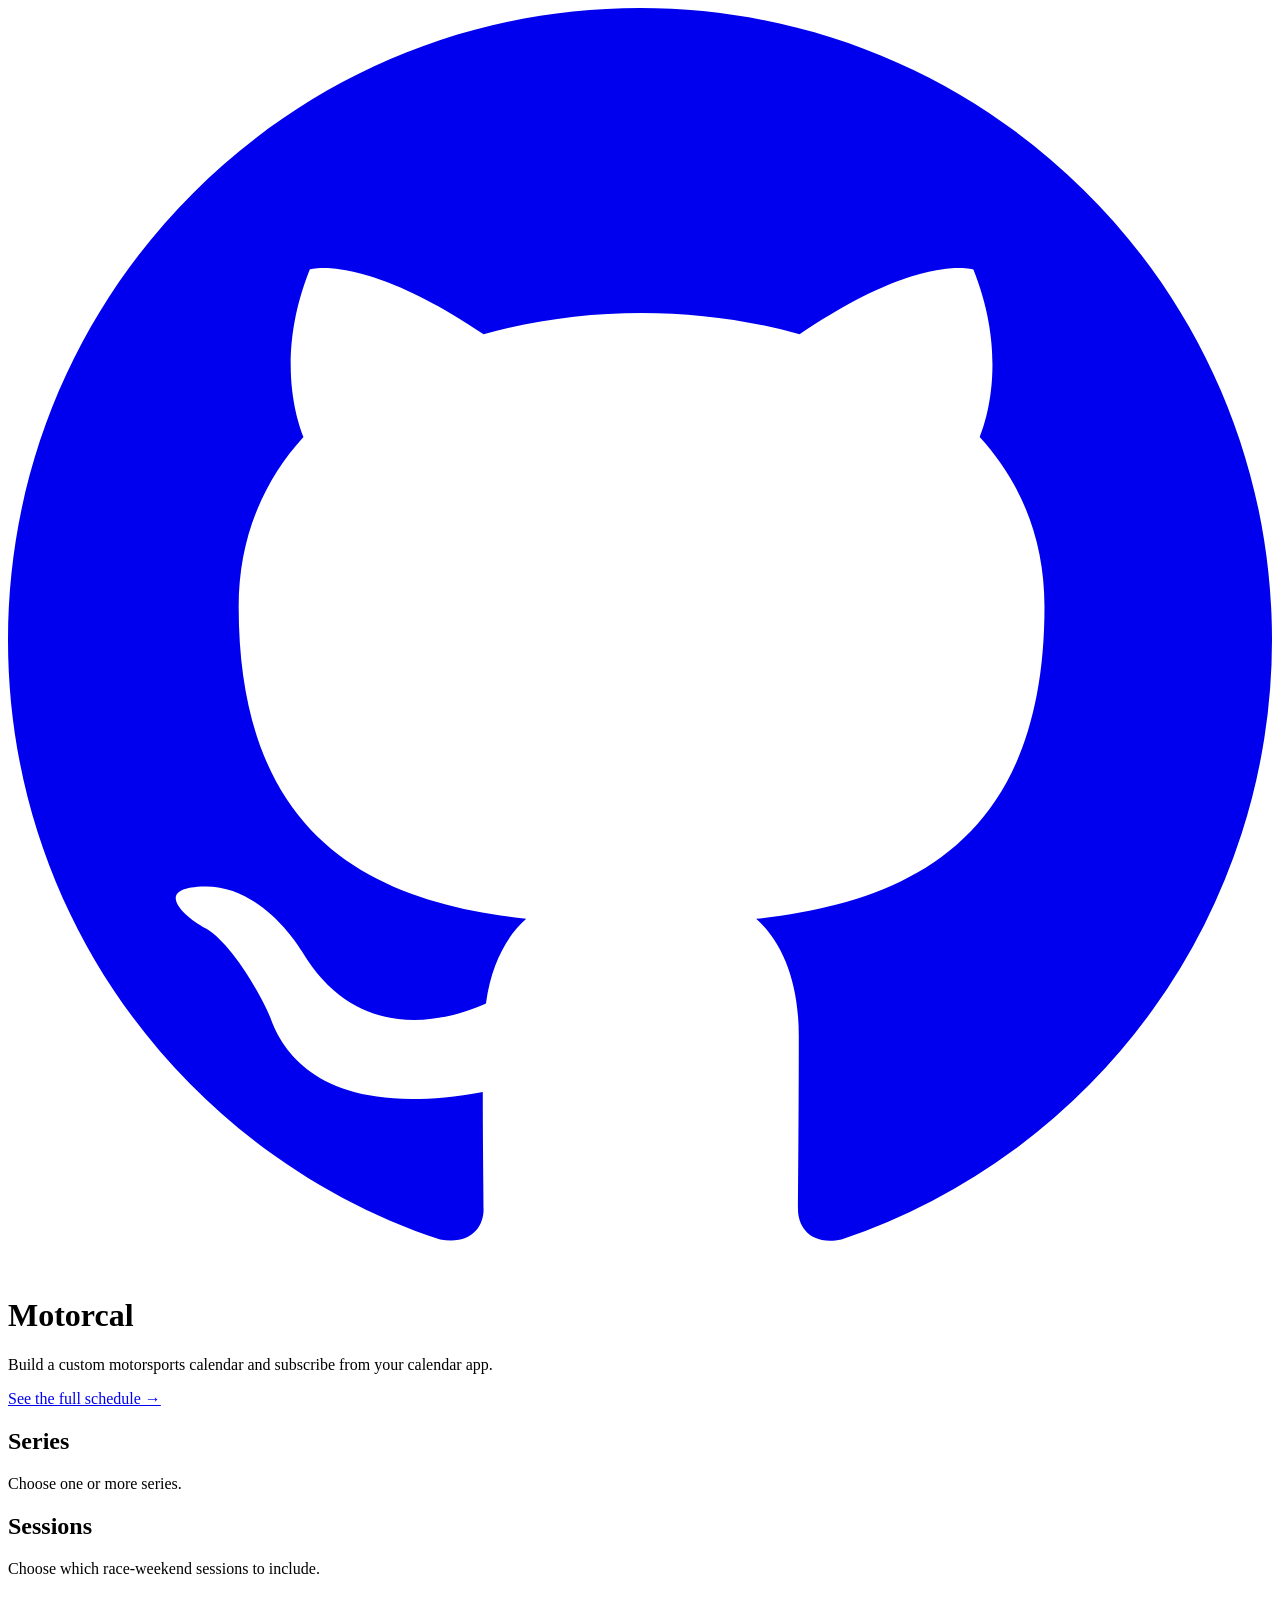
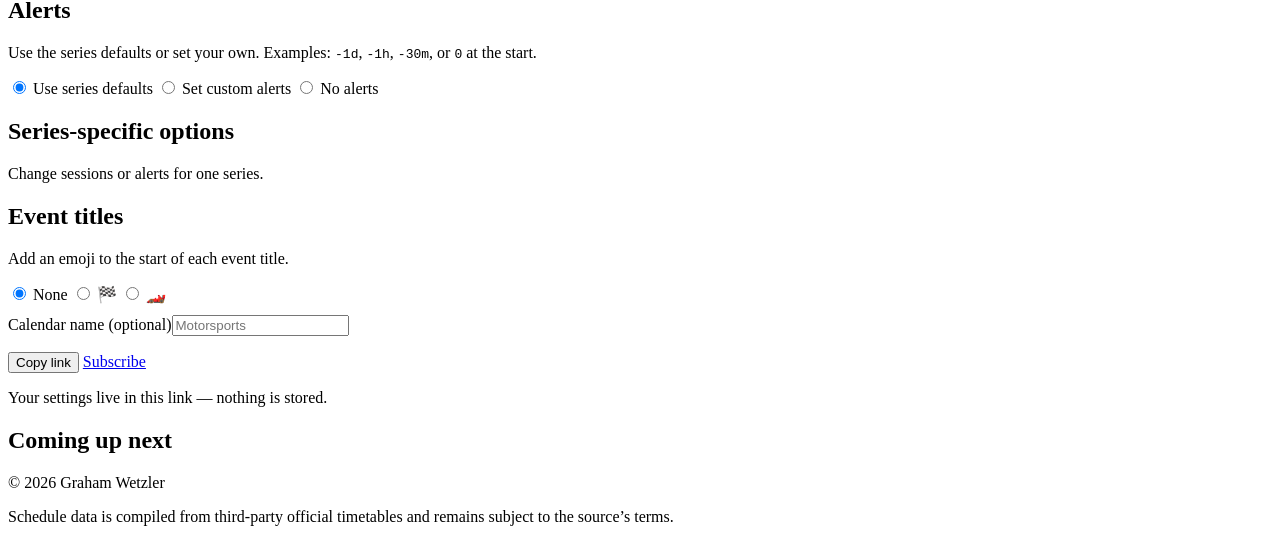
==== src/motorcal/index.html @ e0a505a1 "Add a full-season schedule page at /schedule The builder page shows only the next session per series" ====
<!doctype html>
<html lang="en">
<head>
<meta charset="utf-8">
<meta name="viewport" content="width=device-width, initial-scale=1">
<title>Motorcal — your customized motorsports calendar</title>
<meta name="description" content="Build a motorsports calendar that follows the racing series and sessions you care about.">
<link rel="canonical" href="https://motorcal.wetzler.dev/">
<meta property="og:type" content="website">
<meta property="og:site_name" content="Motorcal">
<meta property="og:title" content="Motorcal — your customized motorsports calendar">
<meta property="og:description" content="Build a motorsports calendar that follows the racing series and sessions you care about.">
<meta property="og:url" content="https://motorcal.wetzler.dev/">
<meta name="twitter:card" content="summary">
<link rel="preconnect" href="https://fonts.googleapis.com">
<link rel="preconnect" href="https://fonts.gstatic.com" crossorigin>
<link href="https://fonts.googleapis.com/css2?family=Racing+Sans+One&display=swap" rel="stylesheet">
<link rel="stylesheet" href="/motorcal.css">
</head>
<body>
<div class="wrap">
  <a class="github-link" href="https://github.com/grahamwetzler/motorcal" aria-label="View source on GitHub">
    <svg viewBox="0 0 16 16" fill="currentColor" aria-hidden="true"><path d="M8 0C3.58 0 0 3.58 0 8c0 3.54 2.29 6.53 5.47 7.59.4.07.55-.17.55-.38
      0-.19-.01-.82-.01-1.49-2.01.37-2.53-.49-2.69-.94-.09-.23-.48-.94-.82-1.13-.28-.15-.68-.52-.01-.53.63-.01
      1.08.58 1.23.82.72 1.21 1.87.87 2.33.66.07-.52.28-.87.51-1.07-1.78-.2-3.64-.89-3.64-3.95 0-.87.31-1.59.82-2.15
      -.08-.2-.36-1.02.08-2.12 0 0 .67-.21 2.2.82.64-.18 1.32-.27 2-.27.68 0 1.36.09 2 .27 1.53-1.04
      2.2-.82 2.2-.82.44 1.1.16 1.92.08 2.12.51.56.82 1.27.82 2.15 0 3.07-1.87 3.75-3.65 3.95.29.25.54.73.54
      1.48 0 1.07-.01 1.93-.01 2.2 0 .21.15.46.55.38A8.01 8.01 0 0 0 16 8c0-4.42-3.58-8-8-8Z"/></svg>
  </a>
  <header>
    <h1>Motor<b>cal</b></h1>
    <p>Build a custom motorsports calendar and subscribe from your calendar app.</p>
    <p class="nav"><a href="/schedule">See the full schedule →</a></p>
  </header>

  <div class="cols">
    <div>
      <section>
        <h2>Series</h2>
        <p class="hint">Choose one or more series.</p>
        <div class="chips" id="series"></div>
      </section>

      <section>
        <h2>Sessions</h2>
        <p class="hint">Choose which race-weekend sessions to include.</p>
        <div class="grid" id="sessions"></div>
      </section>

      <section>
        <h2>Alerts</h2>
        <p class="hint">Use the series defaults or set your own. Examples: <code>-1d</code>, <code>-1h</code>, <code>-30m</code>, or <code>0</code> at the start.</p>
        <div class="radios">
          <label class="check"><input type="radio" name="alarmMode" value="default" checked> Use series defaults</label>
          <label class="check"><input type="radio" name="alarmMode" value="set"> Set custom alerts</label>
          <label class="check"><input type="radio" name="alarmMode" value="silence"> No alerts</label>
        </div>
        <div id="alarmFields" hidden style="margin-top:.9rem">
          <div class="row"><span>Every session</span><input type="text" id="alarms" placeholder="-1d,-10m"></div>
          <details><summary>Different per session type</summary><div class="details-body" id="alarmsByType"></div></details>
        </div>
      </section>

      <section>
        <h2>Series-specific options</h2>
        <p class="hint">Change sessions or alerts for one series.</p>
        <div id="perSeries"></div>
      </section>

      <section>
        <h2>Event titles</h2>
        <p class="hint">Add an emoji to the start of each event title.</p>
        <div class="radios">
          <label class="check"><input type="radio" name="emoji" value="none" checked> None</label>
          <label class="check"><input type="radio" name="emoji" value="flag"> 🏁</label>
          <label class="check"><input type="radio" name="emoji" value="car"> 🏎️</label>
        </div>
        <div class="row" style="margin-top:.7rem"><span>Calendar name (optional)</span><input type="text" id="name" placeholder="Motorsports"></div>
      </section>
    </div>

    <aside>
      <div class="result subscribe-box">
        <p class="sentence" id="sentence"></p>
        <code id="url"></code>
        <div class="actions">
          <button type="button" class="primary" id="copy">Copy link</button>
          <a class="btn" id="subscribe" href="#">Subscribe</a>
        </div>
        <p class="foot">Your settings live in this link — nothing is stored.</p>
      </div>

      <div class="result preview">
        <h2>Coming up next</h2>
        <div id="next"></div>
      </div>
    </aside>
  </div>

  <footer class="site-footer">
    <p>© 2026 Graham Wetzler</p>
    <p>Schedule data is compiled from third-party official timetables and remains subject to the source&rsquo;s terms.</p>
  </footer>
</div>

<script>
// --- data ------------------------------------------------------------------
// Injected by the `/` handler from the publication this server is currently
// serving, so the page can never offer a series or preview an event the feeds
// don't actually have.
const SERIES = __SERIES_JSON__;
const UPCOMING = __UPCOMING_JSON__;
// Must list every SessionType -- tests/test_web_index.py asserts it.
const TYPES = [
  ["race", "Race"],
  ["sprint", "Sprint"],
  ["qualifying", "Qualifying"],
  ["hyperpole", "Hyperpole"],
  ["sprint_qualifying", "Sprint qualifying"],
  ["practice", "Practice"],
  ["warmup", "Warm-up"],
  ["testing", "Testing"],
];
const OFFSET = /^0[dhm]?$|^-[1-9]\d{0,4}[dhm]$/;
const OFFSET_UNIT_SECONDS = {d: 86400, h: 3600, m: 60};
// Mirrors MAX_ALARM_OFFSET_SECONDS in src/motorcal/config.py.
const MAX_ALARM_OFFSET_SECONDS = 7 * 86400;
// Mirrors _MAX_ALARMS in src/motorcal/web.py.
const MAX_ALARMS = 10;
// Mirrors _EMOJI_PREFIXES in src/motorcal/web.py.
const EMOJI_PREFIXES = {none: "", flag: "\u{1F3C1} ", car: "\u{1F3CE}️ "};

// --- url building ----------------------------------------------------------
// Mirrors _parse_selection in src/motorcal/web.py: only ever emit a URL the
// server accepts. No repeated keys, no per-series override for a series the
// feed does not carry, nothing that just restates a default.
function offsetSeconds(offset) {
  return offset === "0" ? 0 : Number(offset.slice(1, -1)) * OFFSET_UNIT_SECONDS[offset.slice(-1)];
}

function offsets(text) {
  const parts = text.split(",").map(s => s.trim()).filter(Boolean);
  if (parts.length > MAX_ALARMS) return null;
  return parts.every(p => OFFSET.test(p) && offsetSeconds(p) <= MAX_ALARM_OFFSET_SECONDS)
    ? parts : null;  // null = invalid
}

function buildURL(state) {
  const all = SERIES.map(s => s.key);
  const picked = state.series;
  const params = [];
  const bad = [];
  // An unticked group is not a shortcut for "everything". Omitting the parameter
  // would hand back a feed carrying every series or every session -- the exact
  // opposite of what the page is showing -- so it is an error, not a default.
  const empty = [];
  if (!picked.length) empty.push("series");
  if (!state.sessions.length) empty.push("session type");

  const push = (key, text) => {
    const parsed = offsets(text);
    if (parsed === null) bad.push(key);
    else if (parsed.length) params.push([key, parsed.join(",")]);
  };

  if (picked.length && picked.length !== all.length) {
    params.push(["series", picked.join(",")]);
  }
  if (state.sessions.length && state.sessions.length !== TYPES.length) {
    params.push(["sessions", state.sessions.join(",")]);
  }
  if (state.emoji !== "none") params.push(["emoji", state.emoji]);
  if (state.name.trim()) params.push(["name", state.name.trim()]);

  if (state.alarmMode === "silence") params.push(["alarms", ""]);
  if (state.alarmMode === "set") {
    push("alarms", state.alarms);
    for (const [type] of TYPES) push(`alarms_${type}`, state.alarmsByType[type] || "");
  }

  for (const key of picked) {
    const own = state.per[key];
    if (!own) continue;
    const keyTypes = TYPES_FOR[key] || TYPES;
    if (own.sessions && !own.sessions.length) empty.push(`${NAMES[key]} session type`);
    if (own.sessions && own.sessions.length) {
      // Omitting the override means "inherit the global filter" -- so compare
      // against what the series would get from that filter, not against
      // "every type this series runs". Otherwise a fully-ticked override
      // silently loses to a global `sessions=` that's narrower than it.
      const inherited = state.sessions.length === TYPES.length
        ? keyTypes.map(([t]) => t)
        : keyTypes.filter(([t]) => state.sessions.includes(t)).map(([t]) => t);
      const isInherited = own.sessions.length === inherited.length
        && own.sessions.every((t, i) => t === inherited[i]);
      if (!isInherited) params.push([`${key}.sessions`, own.sessions.join(",")]);
    }
    push(`${key}.alarms`, own.alarms || "");
    for (const [type] of keyTypes) push(`${key}.alarms_${type}`, own.byType[type] || "");
  }

  // Commas stay literal: they are legal in a query value and `sessions=race,qualifying`
  // is what a subscriber has to be able to read back.
  const encode = (s) => encodeURIComponent(s).replace(/%2C/g, ",");
  const query = params.map(([k, v]) => `${encode(k)}=${encode(v)}`).join("&");
  const path = "/events.ics";
  const error = empty.length ? `Pick at least one ${list(empty)}.`
    : bad.length ? `Not a valid alert offset in: ${bad.join(", ")}`
    : null;
  // `params` and `picked` are handed back so the preview can resolve an event
  // exactly the way the server will -- off the parameters actually emitted,
  // not off a second reading of the form.
  return {url: location.origin + path + (query ? "?" + query : ""), bad, error, params, picked};
}

// --- plain english ---------------------------------------------------------
const NAMES = Object.fromEntries(SERIES.map(s => [s.key, s.name]));
const LABELS = Object.fromEntries(TYPES.map(([t, l]) => [t, l.toLowerCase()]));
// A series never runs every session type (WEC has hyperpole, IndyCar doesn't),
// so its per-series overrides only offer the types it actually has.
const TYPES_FOR = Object.fromEntries(SERIES.map(s => [s.key, TYPES.filter(([t]) => s.sessions.includes(t))]));
// One color per series, fixed order -- see --series-1.. in <style>. Wraps past
// 8 series rather than growing the palette; nothing here has that many.
const SERIES_COLOR = Object.fromEntries(SERIES.map((s, i) => [s.key, `var(--series-${i % 8 + 1})`]));
const UNITS = {d: ["day", "days"], h: ["hour", "hours"], m: ["minute", "minutes"]};

function list(items) {
  if (items.length <= 1) return items[0] || "";
  return items.slice(0, -1).join(", ") + " and " + items[items.length - 1];
}
function spell(offset) {
  const amount = Number(offset.slice(1, -1));
  const [one, many] = UNITS[offset.slice(-1)];
  return `${amount} ${amount === 1 ? one : many}`;
}
// A zero offset ("0", "0m", "0h", "0d") is an alert at the start, so it can't
// take the "before" the others share.
function remindText(alarms) {
  const ahead = alarms.filter(a => offsetSeconds(a) !== 0);
  const parts = ahead.length ? [list(ahead.map(spell)) + " before"] : [];
  if (alarms.some(a => offsetSeconds(a) === 0)) parts.push("at the start");
  return list(parts);
}
// Returns the two halves rather than markup: a series name is config, and
// pasting it into innerHTML would run whatever HTML someone put in it.
function sentence(state, picked) {
  const everySeries = picked.length === SERIES.length;
  const who = everySeries ? "Every series" : list(picked.map(k => NAMES[k]));
  const what = state.sessions.length === TYPES.length || !state.sessions.length
    ? "every session"
    : list(state.sessions.map(t => LABELS[t]));

  let when = "keeping each series' own alerts";
  if (state.alarmMode === "silence") when = "with no alerts at all";
  if (state.alarmMode === "set") {
    const parsed = offsets(state.alarms);
    when = parsed === null ? "with alerts"
      : parsed.length ? `alerting you ${remindText(parsed)}`
      : "keeping each series' own alerts";
  }
  const tweaked = picked.filter(k => {
    const own = state.per[k];
    return own && (own.sessions || own.alarms || Object.values(own.byType).some(Boolean));
  });
  const tail = tweaked.length ? `, with ${list(tweaked.map(k => NAMES[k]))} set up differently` : "";
  return [who, ` — ${what}, ${when}${tail}.`];
}

// --- next event ------------------------------------------------------------
// UPCOMING holds the next real session of each series/type pair, so the
// earliest survivor of the feed's own filters is the feed's actual next event
// for that series.
function starts(event) { return new Date(event.start || event.date + "T00:00:00"); }

function nextEventFor(params, series) {
  const kept = UPCOMING.filter((event) => {
    if (event.series !== series) return false;
    const sessions = params.get(`${series}.sessions`) ?? params.get("sessions");
    return sessions === undefined || sessions.split(",").includes(event.type);
  });
  if (!kept.length) return null;

  const event = kept.reduce((a, b) => (starts(a) <= starts(b) ? a : b));
  // Same precedence chain as _first_set in web.py, read off the emitted params.
  // An unconfirmed time and the two alertless types keep their own alarms, which
  // is what `_select` does server-side -- a URL override is not a way around it.
  let alarms = event.alarms;
  if (event.time_confirmed && event.type !== "testing") {
    for (const key of [`${series}.alarms_${event.type}`, `${series}.alarms`,
                       `alarms_${event.type}`, "alarms"]) {
      if (params.has(key)) { alarms = params.get(key).split(",").filter(Boolean); break; }
    }
  }
  return {...event, alarms};
}

// One entry per selected series, soonest event first -- what's coming up next
// across the whole feed, not just an alphabetical list of series. A series
// with nothing upcoming has no start to sort by, so it sinks to the bottom.
function nextEvents(built) {
  const params = new Map(built.params);
  const results = built.picked.map(series => ({series, event: nextEventFor(params, series)}));
  return results.sort((a, b) => {
    if (!a.event || !b.event) return (a.event ? 0 : 1) - (b.event ? 0 : 1);
    return starts(a.event) - starts(b.event);
  });
}

function whenText(event) {
  const start = starts(event);
  if (!event.start) {
    return start.toLocaleDateString([], {weekday: "long", day: "numeric", month: "long"}) + ", time TBC";
  }
  const time = (date) => date.toLocaleTimeString([], {hour: "numeric", minute: "2-digit"});
  const tz = new Intl.DateTimeFormat([], {timeZoneName: "short"}).formatToParts(start)
    .find(part => part.type === "timeZoneName").value;
  const day = start.toLocaleDateString([], {weekday: "long", day: "numeric", month: "long"});
  if (!event.duration) return `${day}, ${time(start)} ${tz}`;
  return `${day}, ${time(start)} – ${time(new Date(start.getTime() + event.duration * 1000))} ${tz}`;
}

function eventCard(series, event, prefix) {
  const card = make("div", {className: event ? "event" : "event none"});
  card.style.setProperty("--c", SERIES_COLOR[series]);
  card.append(make("div", {className: "series", textContent: NAMES[series]}));
  if (!event) {
    card.append(make("div", {textContent: "Nothing upcoming matches these settings."}));
    return card;
  }
  card.append(
    make("div", {className: "title", textContent: prefix + event.title}),
    make("div", {className: "when", textContent: whenText(event)}),
  );
  if (event.location) card.append(make("div", {className: "where", textContent: event.location}));
  card.append(make("div", {className: "alarm", textContent: event.alarms.length
    ? "Alert " + remindText(event.alarms) : "No alert"}));
  return card;
}

function renderNext(built, emoji) {
  const box = document.getElementById("next");
  box.textContent = "";
  const prefix = EMOJI_PREFIXES[emoji];
  const results = nextEvents(built);
  if (!results.length) {
    box.append(make("div", {className: "event none", textContent: "Pick at least one series."}));
    return;
  }
  for (const {series, event} of results) box.append(eventCard(series, event, prefix));
}

// --- state -----------------------------------------------------------------
const state = {
  series: [], sessions: TYPES.map(t => t[0]), emoji: "none", name: "",
  alarmMode: "default", alarms: "", alarmsByType: {}, per: {},
};

function make(tag, props = {}, ...kids) {
  const node = Object.assign(document.createElement(tag), props);
  node.append(...kids);
  return node;
}
function checkbox(label, checked, onchange) {
  const box = make("input", {type: "checkbox", checked});
  box.addEventListener("change", onchange);
  return make("label", {className: "check"}, box, label);
}
function textField(label, placeholder, onchange) {
  const input = make("input", {type: "text", placeholder});
  input.addEventListener("input", onchange);
  return {input, row: make("div", {className: "row"}, make("span", {}, label), input)};
}

const seriesBoxes = {};
for (const {key, name} of SERIES) {
  const box = make("input", {type: "checkbox", checked: true});
  box.addEventListener("change", render);
  seriesBoxes[key] = make("label", {className: "chip"}, box, name);
  seriesBoxes[key].style.setProperty("--c", SERIES_COLOR[key]);
  document.getElementById("series").append(seriesBoxes[key]);
}
const sessionBoxes = {};
for (const [type, label] of TYPES) {
  sessionBoxes[type] = checkbox(label, true, render);
  document.getElementById("sessions").append(sessionBoxes[type]);
}
const alarmsInput = document.getElementById("alarms");
const alarmsByType = {};
for (const [type, label] of TYPES) {
  const {input, row} = textField(label, "inherit", render);
  alarmsByType[type] = input;
  document.getElementById("alarmsByType").append(row);
}
const per = {};
for (const {key, name} of SERIES) {
  const types = TYPES_FOR[key];
  const body = make("div", {className: "details-body"});
  const override = make("input", {type: "checkbox"});
  const sessionsWrap = make("div", {className: "grid", hidden: true});
  const boxes = {};
  for (const [type, label] of types) {
    boxes[type] = checkbox(label, true, render);
    sessionsWrap.append(boxes[type]);
  }
  override.addEventListener("change", () => { sessionsWrap.hidden = !override.checked; render(); });
  body.append(make("label", {className: "check"}, override, "Use different sessions for this series"), sessionsWrap);

  const {input: alarms, row} = textField("Alerts", "inherit", render);
  body.append(row);

  const byType = {};
  const nested = make("div", {className: "details-body"});
  for (const [type, label] of types) {
    const {input, row} = textField(label, "inherit", render);
    byType[type] = input;
    nested.append(row);
  }
  body.append(make("details", {}, make("summary", {}, "By session type"), nested));

  const mark = make("span", {className: "tag", textContent: ""});
  const block = make("details", {}, make("summary", {}, name, mark), body);
  per[key] = {block, mark, override, types, boxes, alarms, byType};
  document.getElementById("perSeries").append(block);
}

for (const radio of document.querySelectorAll("[name=emoji]")) radio.addEventListener("change", render);
document.getElementById("name").addEventListener("input", render);
alarmsInput.addEventListener("input", render);
for (const radio of document.querySelectorAll("[name=alarmMode]")) radio.addEventListener("change", render);

// --- render ----------------------------------------------------------------
function readState() {
  state.series = SERIES.filter(s => seriesBoxes[s.key].querySelector("input").checked).map(s => s.key);
  state.sessions = TYPES.filter(([t]) => sessionBoxes[t].querySelector("input").checked).map(([t]) => t);
  state.emoji = document.querySelector("[name=emoji]:checked").value;
  state.name = document.getElementById("name").value;
  state.alarmMode = document.querySelector("[name=alarmMode]:checked").value;
  state.alarms = alarmsInput.value;
  state.alarmsByType = Object.fromEntries(TYPES.map(([t]) => [t, alarmsByType[t].value]));
  state.per = {};
  for (const {key} of SERIES) {
    const p = per[key];
    state.per[key] = {
      sessions: p.override.checked
        ? p.types.filter(([t]) => p.boxes[t].querySelector("input").checked).map(([t]) => t)
        : null,
      alarms: p.alarms.value,
      byType: Object.fromEntries(p.types.map(([t]) => [t, p.byType[t].value])),
    };
  }
}

function render() {
  readState();
  document.getElementById("alarmFields").hidden = state.alarmMode !== "set";
  const carried = new Set(state.series);
  for (const {key} of SERIES) {
    const own = state.per[key];
    per[key].block.hidden = !carried.has(key);
    per[key].mark.textContent =
      own && (own.sessions || own.alarms || Object.values(own.byType).some(Boolean)) ? "set" : "";
  }

  const built = buildURL(state);
  const {url, bad, error} = built;
  const box = document.getElementById("url");
  const copy = document.getElementById("copy");
  const sub = document.getElementById("subscribe");
  box.classList.toggle("bad", error !== null);
  box.textContent = error ?? url;

  const summary = document.getElementById("sentence");
  summary.textContent = "";
  if (!error) {
    const [who, rest] = sentence(state, built.picked);
    summary.append(make("em", {textContent: who}), rest);
  }
  renderNext(built, state.emoji);
  copy.disabled = error !== null;
  sub.setAttribute("aria-disabled", String(error !== null));
  sub.href = error ? "#" : url.replace(/^https?:/, "webcal:");

  alarmsInput.classList.toggle("bad", bad.includes("alarms"));
  for (const [type, input] of Object.entries(alarmsByType)) {
    input.classList.toggle("bad", bad.includes(`alarms_${type}`));
  }
  for (const {key} of SERIES) {
    per[key].alarms.classList.toggle("bad", bad.includes(`${key}.alarms`));
    for (const [type, input] of Object.entries(per[key].byType)) {
      input.classList.toggle("bad", bad.includes(`${key}.alarms_${type}`));
    }
  }
}

document.getElementById("copy").addEventListener("click", async (event) => {
  await navigator.clipboard.writeText(buildURL(state).url);
  const button = event.currentTarget;
  button.textContent = "Copied";
  setTimeout(() => { button.textContent = "Copy link"; }, 1200);
});

render();

// Keeps --subscribe-h (used by .wrap's mobile padding-bottom above) in sync
// with the pinned card's actual height, which varies with its content and
// with the viewer's text size -- a fixed guess would either waste space or
// let the card grow over whatever sits beneath it.
new ResizeObserver(([entry]) => {
  document.documentElement.style.setProperty("--subscribe-h", `${entry.target.offsetHeight}px`);
}).observe(document.querySelector(".subscribe-box"));

// --- self-check ------------------------------------------------------------
// The URL builder is the only real logic here; this fails loudly in the console
// if it starts emitting something the server would reject.
(function selfCheck() {
  const keys = SERIES.map(s => s.key);
  const [first, second] = keys;
  const base = {
    series: keys, sessions: TYPES.map(t => t[0]), emoji: "none", name: "",
    alarmMode: "default", alarms: "", alarmsByType: {}, per: {},
  };
  const at = (over) => buildURL({...base, ...over}).url.slice(location.origin.length);
  const cases = [
    [at({}), "/events.ics", "everything ticked = bare combined feed"],
    [at({series: [first]}), `/events.ics?series=${first}`, "one series = series="],
    [at({series: [first, second]}), `/events.ics?series=${first},${second}`, "subset = series="],
    [at({sessions: ["race"]}), "/events.ics?sessions=race", "session subset"],
    [at({alarmMode: "silence"}), "/events.ics?alarms=", "silence is an empty value"],
    [at({alarmMode: "set", alarms: "-1d, -10m"}), "/events.ics?alarms=-1d,-10m", "offsets trimmed"],
    [at({series: [first], per: {[first]: {sessions: null, alarms: "-1h", byType: {}}}}),
      `/events.ics?series=${first}&${first}.alarms=-1h`, "per-series override"],
    [at({per: {[second]: {sessions: null, alarms: "-1h", byType: {}}}, series: [first]}),
      `/events.ics?series=${first}`, "override for a series not in the feed is dropped"],
    [at({series: [first], sessions: ["race"],
      per: {[first]: {sessions: TYPES_FOR[first].map(t => t[0]), alarms: "", byType: {}}}}),
      `/events.ics?series=${first}&sessions=race&${first}.sessions=${TYPES_FOR[first].map(t => t[0]).join(",")}`,
      "a fully-ticked override still overrides a narrower global session filter"],
  ];
  let ok = true;
  for (const [got, want, what] of cases) {
    if (got !== want) { ok = false; console.error(`self-check: ${what}\n  got  ${got}\n  want ${want}`); }
  }
  if (buildURL({...base, alarmMode: "set", alarms: "1h"}).bad.length !== 1) {
    ok = false; console.error("self-check: '1h' should be rejected (offsets are negative)");
  }
  if (buildURL({...base, alarmMode: "set", alarms: "-8d"}).bad.length !== 1) {
    ok = false; console.error("self-check: '-8d' should be rejected (over the 7-day cap)");
  }
  if (buildURL({...base, alarmMode: "set", alarms: Array.from({length: 11}, (_, i) => `-${i + 1}d`).join(",")}).bad.length !== 1) {
    ok = false; console.error("self-check: 11 offsets should be rejected (over the 10-alarm cap)");
  }
  // Nothing ticked must be an error: the bare URL would mean the opposite.
  const empties = [
    [buildURL({...base, series: []}).error, "no series"],
    [buildURL({...base, sessions: []}).error, "no session types"],
    [buildURL({...base, series: [first], per: {[first]: {sessions: [], alarms: "", byType: {}}}}).error,
      "no session types for one series"],
  ];
  for (const [error, what] of empties) {
    if (!error) { ok = false; console.error(`self-check: ${what} should be rejected`); }
  }
  if (remindText(["-1d", "-10m"]) !== "1 day and 10 minutes before"
      || remindText(["-1h", "0"]) !== "1 hour before and at the start"
      || remindText(["-1h", "0m"]) !== "1 hour before and at the start") {
    ok = false; console.error("self-check: reminder wording is wrong");
  }
  if (buildURL({...base, alarmMode: "set", alarms: "0m"}).bad.length) {
    ok = false; console.error("self-check: '0m' should be accepted");
  }

  // The preview must resolve an event the same way the server would.
  const sample = {
    series: first, type: "race", title: "Example Grand Prix", location: "Somewhere",
    start: "2999-01-01T12:00:00+00:00", date: null, duration: 5400,
    time_confirmed: true, alarms: ["-15m"],
  };
  const preview = (series, over) => {
    const saved = UPCOMING.slice();
    UPCOMING.length = 0;
    UPCOMING.push(sample, {...sample, type: "practice", alarms: []});
    const built = buildURL({...base, ...over});
    const got = nextEventFor(new Map(built.params), series);
    UPCOMING.length = 0;
    UPCOMING.push(...saved);
    return got;
  };
  const previews = [
    [preview(first, {}).alarms.join(), "-15m", "no alarm params = the series' own alarms"],
    [preview(first, {alarmMode: "silence"}).alarms.join(), "", "alarms= silences the preview too"],
    [preview(first, {alarmMode: "set", alarmsByType: {race: "-1h"}}).alarms.join(), "-1h", "alarms_race wins"],
    [preview(first, {series: [first], per: {[first]: {sessions: null, alarms: "-2h", byType: {}}}}).alarms.join(),
      "-2h", "a per-series override beats the series default"],
    [preview(first, {sessions: ["practice"]}).type, "practice", "the preview obeys the session filter"],
    [String(preview(second, {series: [second]})), "null", "nothing matching for this series = no preview"],
  ];
  for (const [got, want, what] of previews) {
    if (got !== want) { ok = false; console.error(`self-check: ${what}\n  got  ${got}\n  want ${want}`); }
  }

  // "Next in this feed" must show one card per selected series, soonest
  // first -- not series order, and not just the single earliest overall.
  // `second` is sooner than `first` here, and a third series with nothing
  // upcoming has to sink to the bottom rather than sort by missing data.
  if (keys.length >= 3) {
    const third = keys[2];
    const saved = UPCOMING.slice();
    UPCOMING.length = 0;
    UPCOMING.push(
      sample,
      {...sample, series: second, title: "Sooner Series Race",
        start: "2998-01-01T12:00:00+00:00"},
    );
    const built = buildURL({...base, series: [first, second, third]});
    const results = nextEvents(built);
    UPCOMING.length = 0;
    UPCOMING.push(...saved);
    if (results.length !== 3 || results[0].series !== second || results[1].series !== first
        || results[2].series !== third || results[2].event !== null) {
      ok = false; console.error("self-check: nextEvents should sort by soonest event, empty series last");
    }
  }

  console.log(ok ? "self-check ok" : "self-check FAILED");
})();
</script>
</body>
</html>
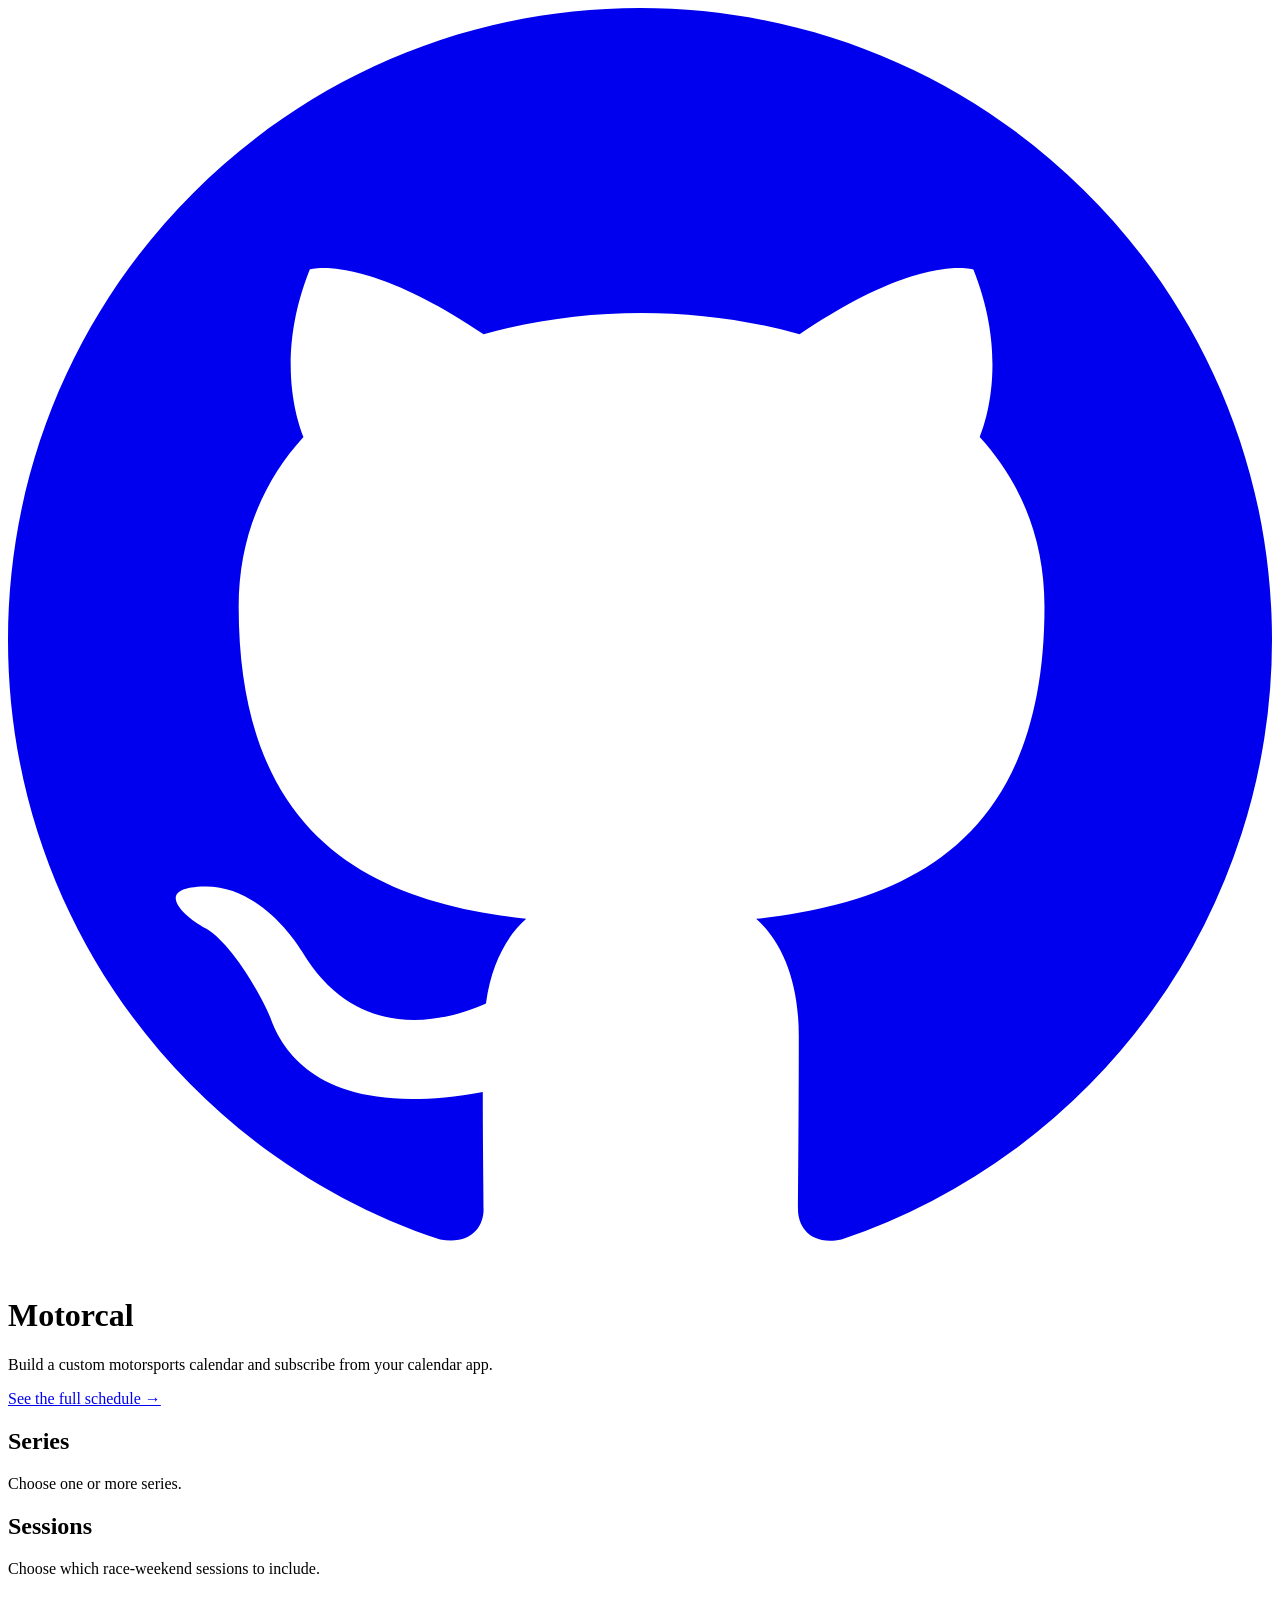
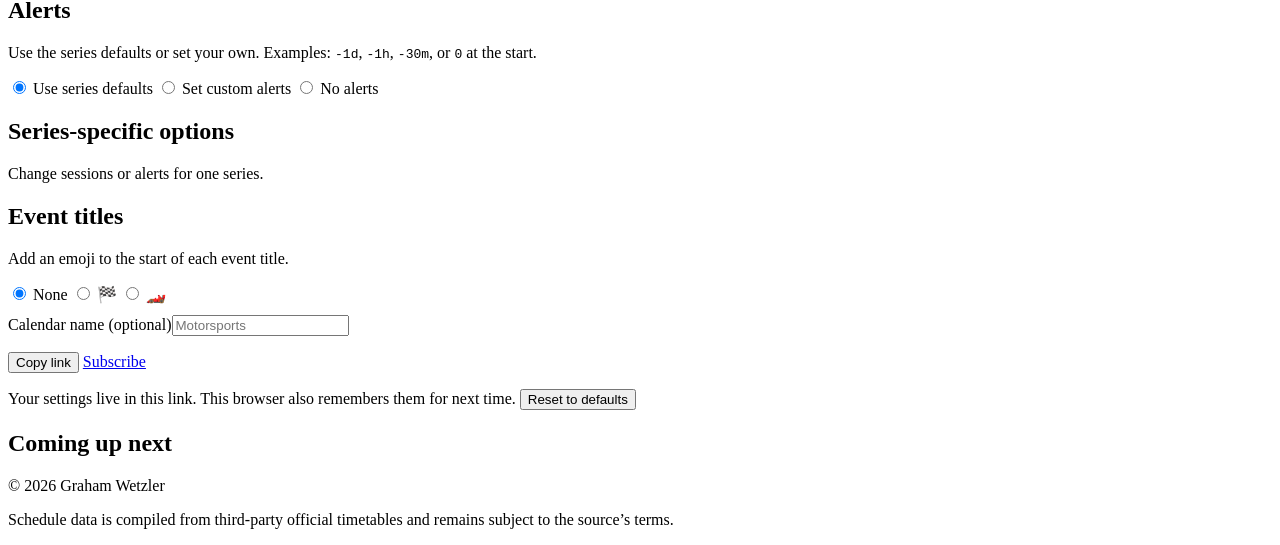
==== commit 74e6e9b4: "Remember builder preferences in this browser localStorage, not a cookie or the server: nothing serve" ====
--- a/src/motorcal/index.html
+++ b/src/motorcal/index.html
@@ -87,7 +87,7 @@
           <button type="button" class="primary" id="copy">Copy link</button>
           <a class="btn" id="subscribe" href="#">Subscribe</a>
         </div>
-        <p class="foot">Your settings live in this link — nothing is stored.</p>
+        <p class="foot">Your settings live in this link. This browser also remembers them for next time. <button type="button" class="linklike" id="reset">Reset to defaults</button></p>
       </div>
 
       <div class="result preview">
@@ -419,7 +419,7 @@
 
   const mark = make("span", {className: "tag", textContent: ""});
   const block = make("details", {}, make("summary", {}, name, mark), body);
-  per[key] = {block, mark, override, types, boxes, alarms, byType};
+  per[key] = {block, mark, override, sessionsWrap, types, boxes, alarms, byType};
   document.getElementById("perSeries").append(block);
 }
 
@@ -450,8 +450,56 @@
   }
 }
 
+// --- preferences -------------------------------------------------------
+// localStorage, not a cookie: nothing server-side reads this, so there is no
+// reason to send it on every request, and it holds structured JSON well past
+// a cookie's ~4KB. Shared with schedule.html's series filter under the same
+// key, so picking series on either page carries to the other.
+const PREFS_KEY = "motorcal.prefs";
+function savePrefs() {
+  try { localStorage.setItem(PREFS_KEY, JSON.stringify(state)); } catch {}
+}
+function applyPrefs() {
+  let saved;
+  try { saved = JSON.parse(localStorage.getItem(PREFS_KEY)); } catch { saved = null; }
+  if (!saved) return;
+  if (saved.series) {
+    for (const {key} of SERIES) seriesBoxes[key].querySelector("input").checked = saved.series.includes(key);
+  }
+  if (saved.sessions) {
+    for (const [type] of TYPES) sessionBoxes[type].querySelector("input").checked = saved.sessions.includes(type);
+  }
+  if (saved.emoji) {
+    const radio = document.querySelector(`[name=emoji][value="${saved.emoji}"]`);
+    if (radio) radio.checked = true;
+  }
+  if (saved.name) document.getElementById("name").value = saved.name;
+  if (saved.alarmMode) {
+    const radio = document.querySelector(`[name=alarmMode][value="${saved.alarmMode}"]`);
+    if (radio) radio.checked = true;
+  }
+  if (saved.alarms) alarmsInput.value = saved.alarms;
+  for (const [type, val] of Object.entries(saved.alarmsByType || {})) {
+    if (val && alarmsByType[type]) alarmsByType[type].value = val;
+  }
+  for (const [key, own] of Object.entries(saved.per || {})) {
+    const p = per[key];
+    if (!p || !own) continue;
+    if (own.sessions) {
+      p.override.checked = true;
+      p.sessionsWrap.hidden = false;
+      for (const [type] of p.types) p.boxes[type].querySelector("input").checked = own.sessions.includes(type);
+    }
+    if (own.alarms) p.alarms.value = own.alarms;
+    for (const [type, val] of Object.entries(own.byType || {})) {
+      if (val && p.byType[type]) p.byType[type].value = val;
+    }
+  }
+}
+
 function render() {
   readState();
+  savePrefs();
   document.getElementById("alarmFields").hidden = state.alarmMode !== "set";
   const carried = new Set(state.series);
   for (const {key} of SERIES) {
@@ -499,6 +547,27 @@
   setTimeout(() => { button.textContent = "Copy link"; }, 1200);
 });
 
+document.getElementById("reset").addEventListener("click", () => {
+  localStorage.removeItem(PREFS_KEY);
+  for (const {key} of SERIES) seriesBoxes[key].querySelector("input").checked = true;
+  for (const [type] of TYPES) sessionBoxes[type].querySelector("input").checked = true;
+  document.querySelector('[name=emoji][value="none"]').checked = true;
+  document.getElementById("name").value = "";
+  document.querySelector('[name=alarmMode][value="default"]').checked = true;
+  alarmsInput.value = "";
+  for (const input of Object.values(alarmsByType)) input.value = "";
+  for (const {key} of SERIES) {
+    const p = per[key];
+    p.override.checked = false;
+    p.sessionsWrap.hidden = true;
+    for (const [type] of p.types) p.boxes[type].querySelector("input").checked = true;
+    p.alarms.value = "";
+    for (const input of Object.values(p.byType)) input.value = "";
+  }
+  render();
+});
+
+applyPrefs();
 render();
 
 // Keeps --subscribe-h (used by .wrap's mobile padding-bottom above) in sync
@@ -622,6 +691,56 @@
 
   console.log(ok ? "self-check ok" : "self-check FAILED");
 })();
+
+// applyPrefs must round-trip through the actual controls, including a
+// per-series override -- not just through the plain object savePrefs writes.
+(function selfCheckPrefs() {
+  const backup = localStorage.getItem(PREFS_KEY);
+  const [first] = SERIES.map(s => s.key);
+  // applyPrefs only overlays fields it finds, so restoring localStorage alone
+  // would not put a control it *did* set back the way it was -- every control
+  // this test touches has to be snapshotted and put back by hand.
+  const before = {
+    series: SERIES.map(s => seriesBoxes[s.key].querySelector("input").checked),
+    sessions: TYPES.map(([t]) => sessionBoxes[t].querySelector("input").checked),
+    emoji: document.querySelector("[name=emoji]:checked").value,
+    name: document.getElementById("name").value,
+    alarmMode: document.querySelector("[name=alarmMode]:checked").value,
+    alarms: alarmsInput.value,
+    ownOverride: per[first].override.checked,
+    ownHidden: per[first].sessionsWrap.hidden,
+    ownAlarms: per[first].alarms.value,
+    ownBoxes: per[first].types.map(([t]) => per[first].boxes[t].querySelector("input").checked),
+  };
+
+  localStorage.setItem(PREFS_KEY, JSON.stringify({
+    series: [first], sessions: ["race"], emoji: "flag", name: "Test",
+    alarmMode: "set", alarms: "-1h", alarmsByType: {},
+    per: {[first]: {sessions: TYPES_FOR[first].map(t => t[0]), alarms: "-2h", byType: {}}},
+  }));
+  applyPrefs();
+  readState();
+  const ok = state.series.join() === first && state.sessions.join() === "race"
+    && state.emoji === "flag" && state.name === "Test" && state.alarmMode === "set"
+    && state.alarms === "-1h" && state.per[first].alarms === "-2h"
+    && !per[first].sessionsWrap.hidden;
+
+  SERIES.forEach((s, i) => { seriesBoxes[s.key].querySelector("input").checked = before.series[i]; });
+  TYPES.forEach(([t], i) => { sessionBoxes[t].querySelector("input").checked = before.sessions[i]; });
+  document.querySelector(`[name=emoji][value="${before.emoji}"]`).checked = true;
+  document.getElementById("name").value = before.name;
+  document.querySelector(`[name=alarmMode][value="${before.alarmMode}"]`).checked = true;
+  alarmsInput.value = before.alarms;
+  per[first].override.checked = before.ownOverride;
+  per[first].sessionsWrap.hidden = before.ownHidden;
+  per[first].alarms.value = before.ownAlarms;
+  per[first].types.forEach(([t], i) => { per[first].boxes[t].querySelector("input").checked = before.ownBoxes[i]; });
+  if (backup === null) localStorage.removeItem(PREFS_KEY); else localStorage.setItem(PREFS_KEY, backup);
+  render();
+
+  if (!ok) console.error("self-check: applyPrefs did not restore saved preferences");
+  console.log(ok ? "prefs self-check ok" : "prefs self-check FAILED");
+})();
 </script>
 </body>
 </html>
